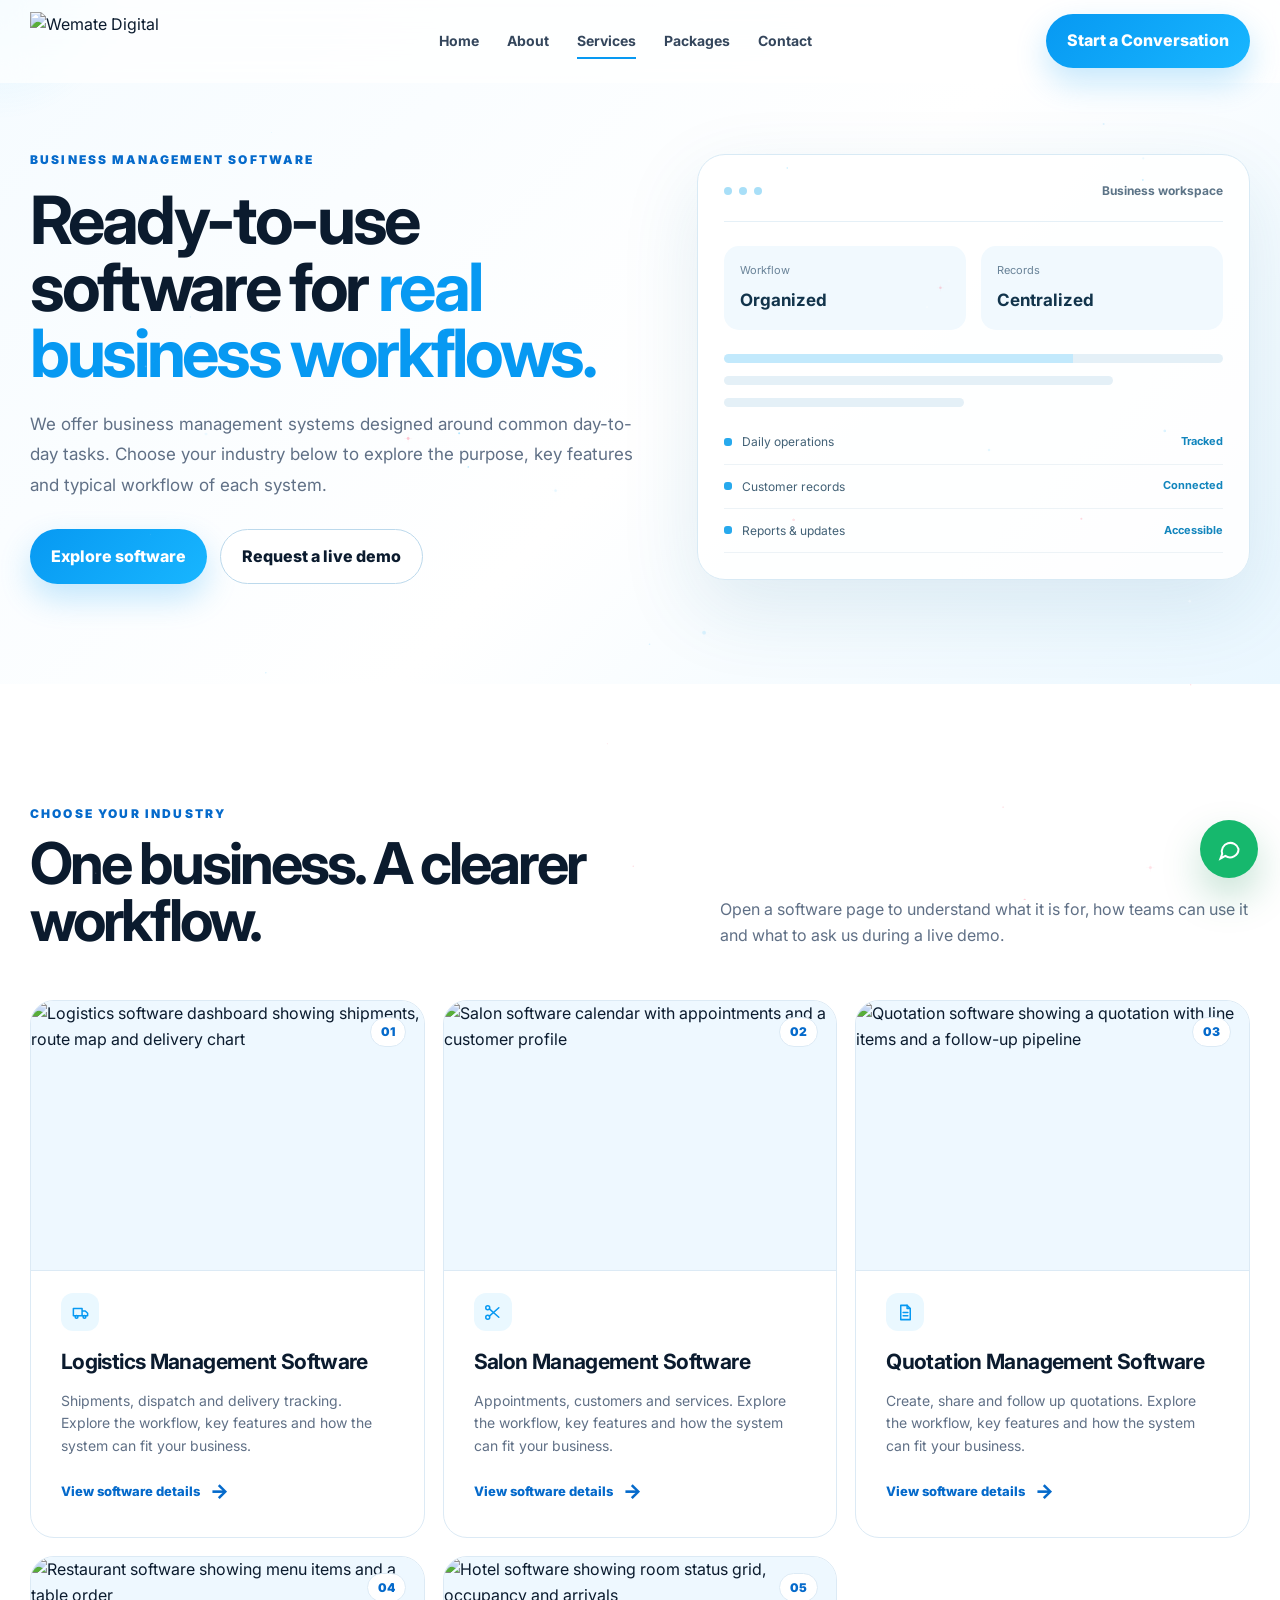
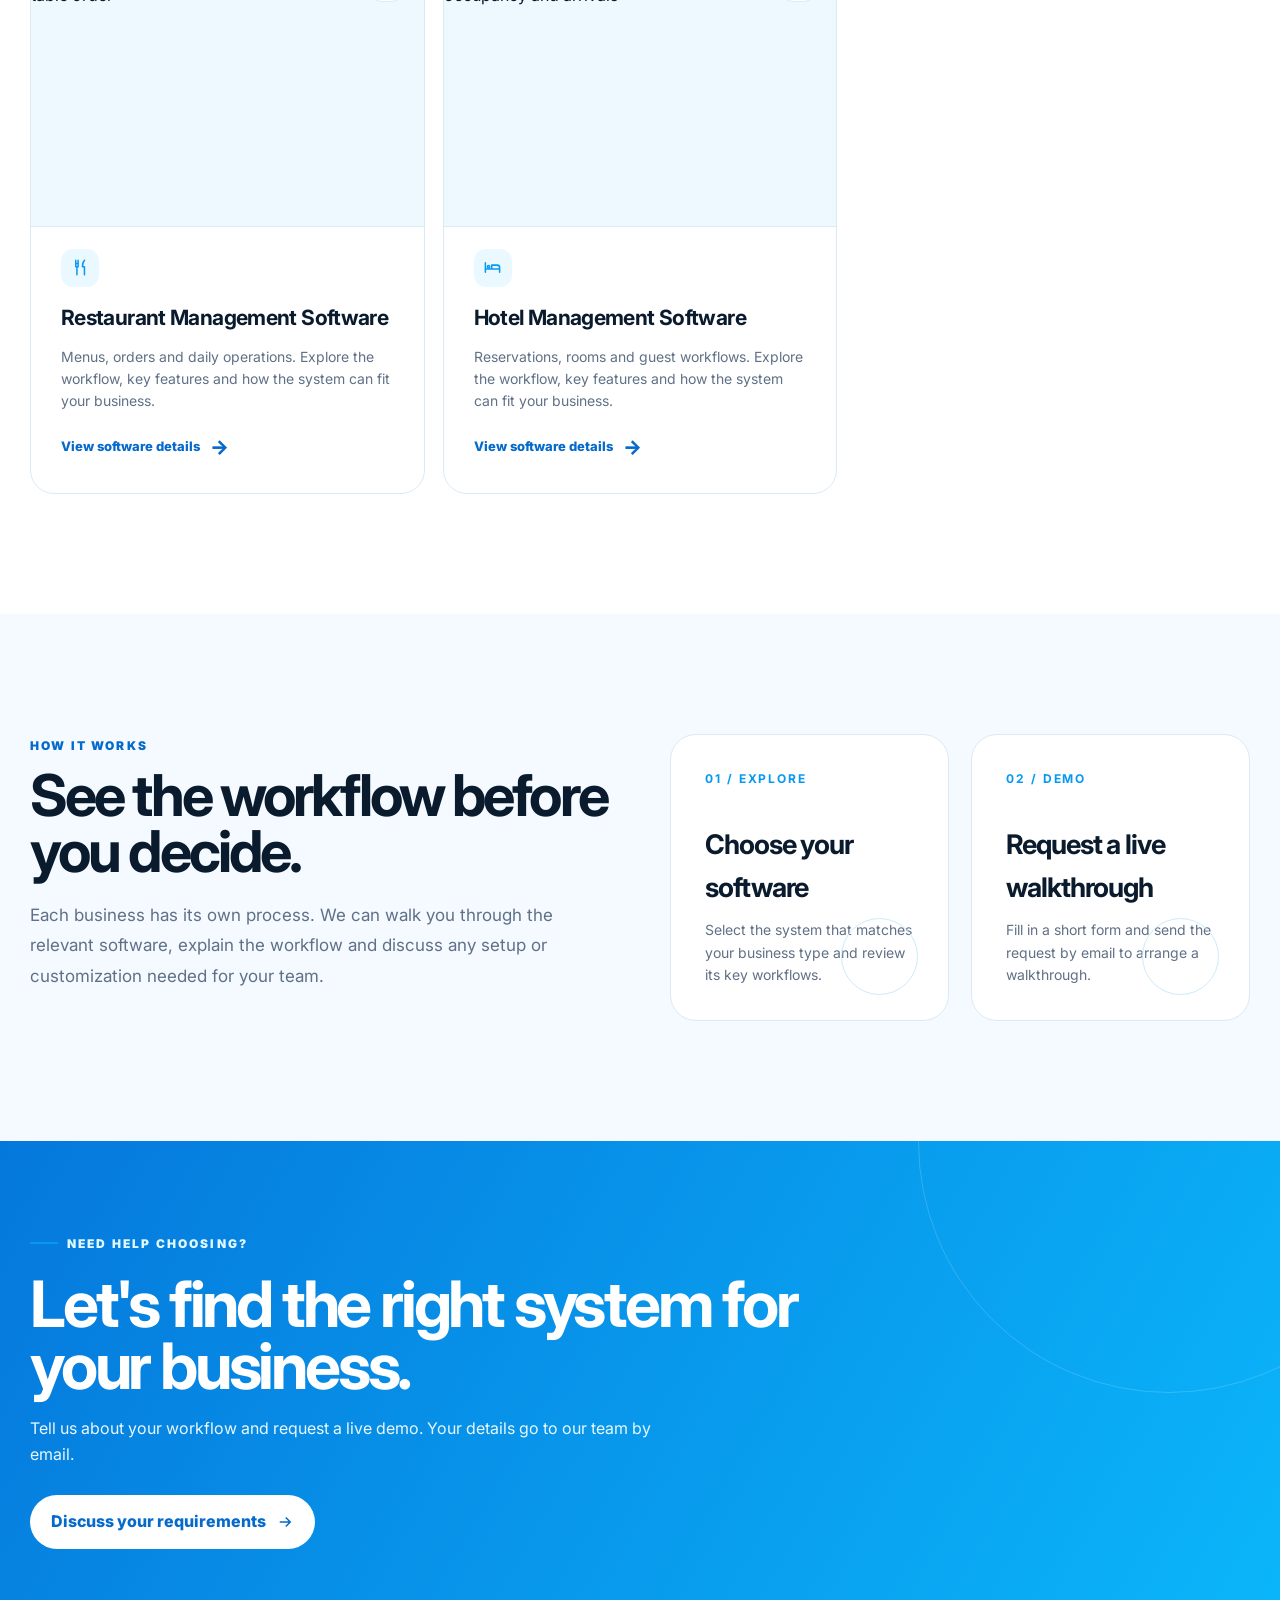
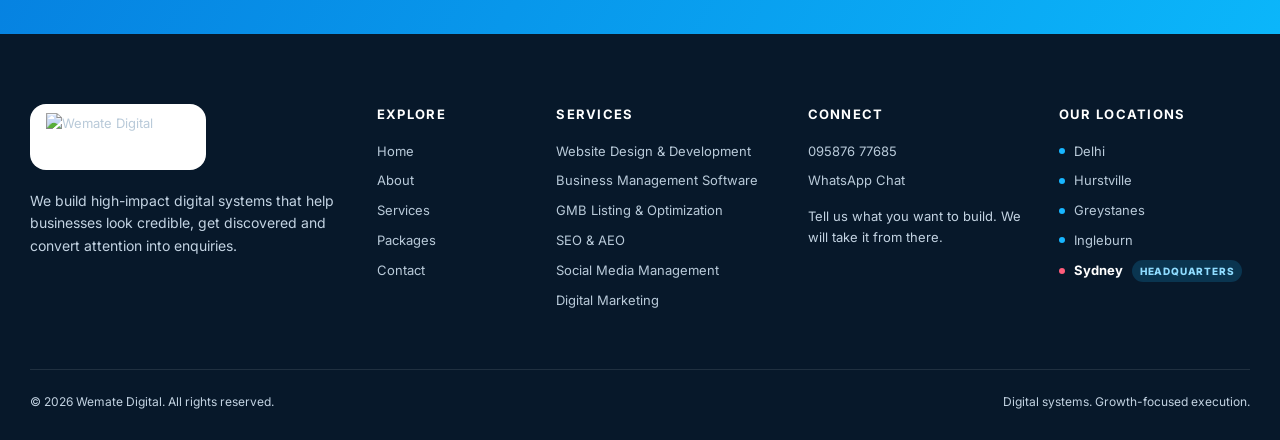
==== business-software.html @ 6be06d24 "Add files via upload" ====
<!doctype html>
<html lang="en">
<head>
<meta charset="utf-8">
<meta name="viewport" content="width=device-width,initial-scale=1">
<title>Business Management Software | Wemate Digital</title>
<meta name="description" content="Explore ready-to-use management software for logistics, salons, quotations, restaurants and hotels.">
<link rel="icon" href="assets/favicon.png" type="image/png">
<link rel="preconnect" href="https://fonts.googleapis.com">
<link rel="preconnect" href="https://fonts.gstatic.com" crossorigin>
<link href="https://fonts.googleapis.com/css2?family=Inter:wght@400;500;600;700;800;900&display=swap" rel="stylesheet">
<link rel="stylesheet" href="styles.css">
</head>
<body>
<div class="cursor-glow"></div>

<header class="site-header">
  <div class="container nav">
    <a class="brand" href="index.html"><img src="assets/wemate-logo.png" alt="Wemate Digital" width="174" height="58"></a>
    <nav class="nav-links"><a href="index.html">Home</a><a href="about.html">About</a><a class="active" href="services.html">Services</a><a href="packages.html">Packages</a><a href="contact.html">Contact</a></nav>
    <a class="nav-cta" href="https://wa.me/919587677685?text=Hello%20Wemate%20Digital%2C%20I%20want%20to%20discuss%20a%20project." target="_blank" rel="noopener">Start a Conversation</a>
    <button class="menu-toggle" aria-label="Open menu"><span></span><span></span><span></span></button>
  </div>
</header>

<main>
<section class="software-hero star-surface"><div class="container software-hero-grid"><div class="reveal"><div class="section-kicker">Business Management Software</div><h1>Ready-to-use software for <span>real business workflows.</span></h1><p class="software-lead">We offer business management systems designed around common day-to-day tasks. Choose your industry below to explore the purpose, key features and typical workflow of each system.</p><div class="actions"><a class="btn btn-primary" href="#software-options">Explore software</a><button type="button" class="btn btn-outline" data-demo="">Request a live demo</button></div></div><div class="software-hero-panel reveal"><div class="panel-top"><span></span><span></span><span></span><b>Business workspace</b></div><div class="panel-stat-row"><div><small>Workflow</small><strong>Organized</strong></div><div><small>Records</small><strong>Centralized</strong></div></div><div class="panel-line wide"></div><div class="panel-line"></div><div class="panel-line short"></div><div class="panel-list"><i></i><span>Daily operations</span><b>Tracked</b></div><div class="panel-list"><i></i><span>Customer records</span><b>Connected</b></div><div class="panel-list"><i></i><span>Reports &amp; updates</span><b>Accessible</b></div></div></div></section>
<section class="section" id="software-options"><div class="container"><div class="section-head reveal"><div><div class="section-kicker">Choose your industry</div><h2>One business. A clearer workflow.</h2></div><p class="section-intro">Open a software page to understand what it is for, how teams can use it and what to ask us during a live demo.</p></div><div class="service-grid"><a class="service-card reveal software-product-card" href="logistics-software.html"><span class="num">01</span><div class="sw-thumb"><img src="assets/software/logistics.svg" alt="Logistics software dashboard showing shipments, route map and delivery chart" loading="lazy" width="640" height="440"></div><div class="sw-ico"><svg viewBox="0 0 24 24"><path d="M3 7h11v9H3zM14 10h4l3 3v3h-7z"/><circle cx="7" cy="17.5" r="1.8"/><circle cx="17" cy="17.5" r="1.8"/></svg></div><h3>Logistics Management Software</h3><p>Shipments, dispatch and delivery tracking. Explore the workflow, key features and how the system can fit your business.</p><span class="software-card-link">View software details <span aria-hidden="true">→</span></span></a><a class="service-card reveal software-product-card" href="salon-software.html"><span class="num">02</span><div class="sw-thumb"><img src="assets/software/salon.svg" alt="Salon software calendar with appointments and a customer profile" loading="lazy" width="640" height="440"></div><div class="sw-ico"><svg viewBox="0 0 24 24"><circle cx="6" cy="6" r="2.5"/><circle cx="6" cy="18" r="2.5"/><path d="M8 7.5 20 18M8 16.5 20 6"/></svg></div><h3>Salon Management Software</h3><p>Appointments, customers and services. Explore the workflow, key features and how the system can fit your business.</p><span class="software-card-link">View software details <span aria-hidden="true">→</span></span></a><a class="service-card reveal software-product-card" href="quotation-software.html"><span class="num">03</span><div class="sw-thumb"><img src="assets/software/quotation.svg" alt="Quotation software showing a quotation with line items and a follow-up pipeline" loading="lazy" width="640" height="440"></div><div class="sw-ico"><svg viewBox="0 0 24 24"><path d="M6 3h8l4 4v14H6z"/><path d="M14 3v4h4M9 12h6M9 16h6"/></svg></div><h3>Quotation Management Software</h3><p>Create, share and follow up quotations. Explore the workflow, key features and how the system can fit your business.</p><span class="software-card-link">View software details <span aria-hidden="true">→</span></span></a><a class="service-card reveal software-product-card" href="restaurant-software.html"><span class="num">04</span><div class="sw-thumb"><img src="assets/software/restaurant.svg" alt="Restaurant software showing menu items and a table order" loading="lazy" width="640" height="440"></div><div class="sw-ico"><svg viewBox="0 0 24 24"><path d="M6 3v8M9 3v8M6 7h3M7.5 11v10M17 3c-2 2-2.5 5-2.5 8h2.5v10"/></svg></div><h3>Restaurant Management Software</h3><p>Menus, orders and daily operations. Explore the workflow, key features and how the system can fit your business.</p><span class="software-card-link">View software details <span aria-hidden="true">→</span></span></a><a class="service-card reveal software-product-card" href="hotel-software.html"><span class="num">05</span><div class="sw-thumb"><img src="assets/software/hotel.svg" alt="Hotel software showing room status grid, occupancy and arrivals" loading="lazy" width="640" height="440"></div><div class="sw-ico"><svg viewBox="0 0 24 24"><path d="M3 18V6M3 14h18v4M21 14v-2a3 3 0 0 0-3-3h-7v5"/><circle cx="7" cy="11" r="1.5"/></svg></div><h3>Hotel Management Software</h3><p>Reservations, rooms and guest workflows. Explore the workflow, key features and how the system can fit your business.</p><span class="software-card-link">View software details <span aria-hidden="true">→</span></span></a></div></div></section>
<section class="section section-soft"><div class="container split"><div class="reveal"><div class="section-kicker">How it works</div><h2>See the workflow before you decide.</h2><p class="software-lead">Each business has its own process. We can walk you through the relevant software, explain the workflow and discuss any setup or customization needed for your team.</p></div><div class="process"><article class="process-card reveal"><strong>01 / EXPLORE</strong><h3>Choose your software</h3><p>Select the system that matches your business type and review its key workflows.</p></article><article class="process-card reveal"><strong>02 / DEMO</strong><h3>Request a live walkthrough</h3><p>Fill in a short form and send the request by email to arrange a walkthrough.</p></article></div></div></section>
<section class="cta-band"><div class="container"><div class="eyebrow" style="color:#dff7ff">Need help choosing?</div><h2>Let's find the right system for your business.</h2><p>Tell us about your workflow and request a live demo. Your details go to our team by email.</p><button type="button" class="btn btn-white" data-demo="Not sure - need help choosing">Discuss your requirements <svg viewBox="0 0 24 24"><path d="M5 12h13M13 6l6 6-6 6"/></svg></button></div></section>
</main>

<footer class="footer">
  <div class="container">
    <div class="footer-grid">
      <div>
        <a class="brand" href="index.html"><img src="assets/wemate-logo.png" alt="Wemate Digital" width="144" height="48"></a>
        <p style="margin-top:20px;max-width:340px;font-size:14px">We build high-impact digital systems that help businesses look credible, get discovered and convert attention into enquiries.</p>
      </div>
      <div>
        <h4>Explore</h4>
        <a href="index.html">Home</a><a href="about.html">About</a><a href="services.html">Services</a><a href="packages.html">Packages</a><a href="contact.html">Contact</a>
      </div>
      <div>
        <h4>Services</h4>
        <a href="services.html#web">Website Design &amp; Development</a>
        <a href="business-software.html">Business Management Software</a>
        <a href="services.html#gbp">GMB Listing &amp; Optimization</a>
        <a href="services.html#seo">SEO &amp; AEO</a>
        <a href="services.html#social">Social Media Management</a>
        <a href="services.html#marketing">Digital Marketing</a>
      </div>
      <div>
        <h4>Connect</h4>
        <a href="tel:+919587677685">095876 77685</a>
        <a href="https://wa.me/919587677685?text=Hello%20Wemate%20Digital" target="_blank" rel="noopener">WhatsApp Chat</a>
        <p style="font-size:13px;margin-top:15px">Tell us what you want to build. We will take it from there.</p>
      </div>
      <div>
        <h4>Our Locations</h4>
        <ul class="loc-list"><li>Delhi</li><li>Hurstville</li><li>Greystanes</li><li>Ingleburn</li><li class="hq">Sydney <em>Headquarters</em></li></ul>
      </div>
    </div>
    <div class="footer-bottom"><span>© 2026 Wemate Digital. All rights reserved.</span><span>Digital systems. Growth-focused execution.</span></div>
  </div>
</footer>
<a class="floating-wa" href="https://wa.me/919587677685?text=Hello%20Wemate%20Digital%2C%20I%20want%20to%20ask%20about%20business%20software." target="_blank" rel="noopener" aria-label="Chat on WhatsApp"><svg viewBox="0 0 24 24"><path d="M20 11.5a7.5 7.5 0 0 1-11.7 6.2L4 20l1.5-4.1A7.5 7.5 0 1 1 20 11.5Z"/></svg></a>
<div class="toast" id="toast" role="status"></div>
<div class="modal" id="demoModal" aria-hidden="true" role="dialog" aria-modal="true" aria-labelledby="demoTitle">
 <div class="modal-box">
  <button class="modal-close" type="button" aria-label="Close" data-close>×</button>
  <div id="demoFormWrap">
   <div class="section-kicker">Live demo request</div>
   <h3 id="demoTitle">Tell us where to reach you</h3>
   <p>Fill in your details first. Your email app will then open with the request ready to send to our team.</p>
   <form id="demoForm">
    <div class="form-grid">
     <div class="field"><label for="d-name">Your name</label><input id="d-name" name="name" required placeholder="Your name" autocomplete="name"></div>
     <div class="field"><label for="d-phone">Phone</label><input id="d-phone" name="phone" type="tel" required placeholder="Phone number" autocomplete="tel"></div>
     <div class="field"><label for="d-email">Email</label><input id="d-email" name="email" type="email" required placeholder="you@example.com" autocomplete="email"></div>
     <div class="field"><label for="d-biz">Business name</label><input id="d-biz" name="business" placeholder="Optional" autocomplete="organization"></div>
     <div class="field full"><label for="d-sw">Software</label><select id="d-sw" name="software" required><option value="">Select software</option><option>Logistics Management Software</option><option>Salon Management Software</option><option>Quotation Management Software</option><option>Restaurant Management Software</option><option>Hotel Management Software</option><option>Not sure - need help choosing</option></select></div>
     <div class="field full"><label for="d-msg">Message</label><textarea id="d-msg" name="message" placeholder="Anything we should know before the demo? (optional)"></textarea></div>
    </div>
    <button class="btn btn-primary" type="submit">Continue to email <svg viewBox="0 0 24 24"><path d="M5 12h13M13 6l6 6-6 6"/></svg></button>
    <p class="modal-privacy">We only use these details to arrange your demo.</p>
   </form>
  </div>
  <div id="demoDone" hidden>
   <div class="done-icon"><svg viewBox="0 0 24 24"><path d="m5 12 4 4L19 6"/></svg></div>
   <h3>Your email is ready to send</h3>
   <p>Your email app should have opened with the request filled in. Press send there to complete it. If nothing opened, use one of the options below.</p>
   <div class="done-actions">
    <a class="btn btn-primary" id="demoGmail" href="#" target="_blank" rel="noopener">Open in Gmail <svg viewBox="0 0 24 24"><path d="M5 12h13M13 6l6 6-6 6"/></svg></a>
    <button class="btn btn-outline" type="button" id="demoCopy">Copy details</button>
    <button class="btn btn-outline" type="button" id="demoAgain">Edit my details</button>
   </div>
  </div>
 </div>
</div>
<script src="script.js"></script>
</body>
</html>
---- styles.css ----
:root{
  --blue:#0799f2;--blue-2:#18b6ff;--blue-dark:#056acb;--ink:#0b1b2e;--muted:#607086;
  --line:#dceaf5;--soft:#f4faff;--white:#fff;--shadow:0 24px 70px rgba(9,104,178,.13);
  --radius:24px;--max:1220px;
}
*{box-sizing:border-box;margin:0;padding:0}
html{scroll-behavior:smooth}
body{font-family:Inter,ui-sans-serif,system-ui,-apple-system,BlinkMacSystemFont,"Segoe UI",sans-serif;color:var(--ink);background:#fff;overflow-x:hidden;line-height:1.6}
#starfield{position:fixed;inset:0;width:100%;height:100%;pointer-events:none;z-index:2;opacity:.72}
.site-header,.floating-wa,.toast{z-index:1200}
main,footer{position:relative;z-index:1}
a{text-decoration:none;color:inherit}
button,input,textarea,select{font:inherit}
button{cursor:pointer}
img{max-width:100%;display:block}
:focus-visible{outline:3px solid rgba(7,153,242,.45);outline-offset:3px}
.container{width:min(calc(100% - 40px),var(--max));margin:auto}

/* Header */
.site-header{position:fixed;top:0;left:0;right:0;z-index:1000;transition:.35s ease;background:rgba(255,255,255,.72);backdrop-filter:blur(16px);border-bottom:1px solid transparent}
.site-header.scrolled{background:rgba(255,255,255,.94);border-color:var(--line);box-shadow:0 8px 30px rgba(12,66,104,.06)}
.nav{height:82px;display:flex;align-items:center;justify-content:space-between;gap:30px}
.brand{display:inline-flex;align-items:center}
.brand img{height:58px;width:auto}
.nav-links{display:flex;align-items:center;gap:28px;font-size:14px;font-weight:700;color:#34465c}
.nav-links a{position:relative;padding:7px 0}
.nav-links a:after{content:"";position:absolute;left:0;bottom:0;width:0;height:2px;background:var(--blue);transition:.3s}
.nav-links a:hover:after,.nav-links a.active:after{width:100%}
.nav-cta,.btn{display:inline-flex;align-items:center;justify-content:center;gap:10px;border:0;border-radius:999px;padding:14px 21px;font-weight:800;transition:.3s ease}
.btn svg{width:18px;height:18px;stroke:currentColor;fill:none;stroke-width:2}
.nav-cta,.btn-primary{background:linear-gradient(135deg,var(--blue),var(--blue-2));color:#fff;box-shadow:0 14px 32px rgba(7,153,242,.24)}
.nav-cta:hover,.btn-primary:hover{transform:translateY(-3px);box-shadow:0 18px 38px rgba(7,153,242,.32)}
.btn-outline{border:1px solid #bcd9ec;background:#fff;color:var(--ink)}
.btn-outline:hover{border-color:var(--blue);color:var(--blue);transform:translateY(-3px)}
.menu-toggle{display:none;border:0;background:transparent;width:44px;height:44px;border-radius:12px}
.menu-toggle span{display:block;width:23px;height:2px;background:var(--ink);margin:5px auto}

/* Hero */
.hero{min-height:930px;display:flex;align-items:center;position:relative;overflow:hidden;padding:145px 0 100px;background:radial-gradient(circle at 84% 28%,rgba(24,182,255,.20),transparent 27%),radial-gradient(circle at 8% 75%,rgba(7,153,242,.08),transparent 28%),linear-gradient(180deg,#fff 0%,#f7fcff 100%)}
.hero-grid{display:grid;grid-template-columns:1.04fr .96fr;gap:60px;align-items:center}
.eyebrow{display:inline-flex;align-items:center;gap:9px;color:var(--blue-dark);font-size:12px;font-weight:900;letter-spacing:.18em;text-transform:uppercase;margin-bottom:20px}
.eyebrow:before{content:"";width:28px;height:2px;background:var(--blue)}
h1{font-size:clamp(52px,6.2vw,94px);line-height:.94;letter-spacing:-.055em;max-width:900px}
.hero h1 span{color:var(--blue)}
.hero-copy{font-size:19px;color:var(--muted);max-width:650px;margin:30px 0 34px}
.actions{display:flex;flex-wrap:wrap;gap:13px}
.hero-meta{display:flex;gap:28px;flex-wrap:wrap;margin-top:44px}
.metric strong{font-size:29px;letter-spacing:-.04em}
.metric span{display:block;font-size:12px;color:var(--muted);font-weight:700;text-transform:uppercase;letter-spacing:.1em}
.hero-art{position:relative;min-height:560px}
.glow-orb{position:absolute;width:470px;height:470px;right:4%;top:40px;border-radius:50%;background:radial-gradient(circle,rgba(24,182,255,.26),rgba(7,153,242,.06) 48%,transparent 70%);animation:pulse 5s ease-in-out infinite}
.arch-card{position:absolute;inset:70px 0 30px 55px;border:1px solid rgba(7,153,242,.22);border-radius:42px;background:rgba(255,255,255,.76);box-shadow:var(--shadow);transform:rotate(3deg);backdrop-filter:blur(12px);overflow:hidden}
.arch-card:before,.arch-card:after{content:"";position:absolute;border:1px solid rgba(7,153,242,.18);border-radius:50%;width:360px;height:360px;left:50%;top:50%;transform:translate(-50%,-50%)}
.arch-card:after{width:220px;height:220px}
.grid-lines{position:absolute;inset:0;background-image:linear-gradient(rgba(7,153,242,.08) 1px,transparent 1px),linear-gradient(90deg,rgba(7,153,242,.08) 1px,transparent 1px);background-size:36px 36px;mask-image:linear-gradient(to bottom,transparent,black 15%,black 85%,transparent)}
.orbit{position:absolute;left:50%;top:50%;width:320px;height:320px;border:1px solid rgba(7,153,242,.25);border-radius:50%;transform:translate(-50%,-50%);animation:spin 18s linear infinite}
.orbit i{position:absolute;width:14px;height:14px;border-radius:50%;background:var(--blue);box-shadow:0 0 22px rgba(7,153,242,.6);top:-7px;left:50%}
.center-mark{position:absolute;left:50%;top:50%;transform:translate(-50%,-50%);width:125px;height:125px;border-radius:34px;background:linear-gradient(145deg,#fff,#e8f7ff);border:1px solid #c9e7f7;display:grid;place-items:center;box-shadow:0 25px 55px rgba(7,153,242,.18)}
.center-mark svg{width:62px;height:62px;stroke:var(--blue);fill:none;stroke-width:1.8}
.floating-card{position:absolute;padding:16px 18px;background:#fff;border:1px solid var(--line);border-radius:18px;box-shadow:0 18px 50px rgba(12,66,104,.12);font-size:12px;font-weight:900;letter-spacing:.05em}
.floating-card.one{top:35px;left:5px;animation:float 4s ease-in-out infinite}
.floating-card.two{right:0;bottom:82px;animation:float 4.5s ease-in-out infinite .4s}
.floating-card.three{left:40px;bottom:10px;animation:float 4.2s ease-in-out infinite .8s}

/* Sections */
.section{padding:120px 0}
.section-soft{background:var(--soft)}
.section-head{display:flex;justify-content:space-between;align-items:end;gap:30px;margin-bottom:52px}
.section-kicker{color:var(--blue-dark);font-size:12px;font-weight:900;letter-spacing:.18em;text-transform:uppercase}
.section h2{font-size:clamp(38px,4.5vw,64px);line-height:.98;letter-spacing:-.05em;margin-top:12px}
.section-intro{max-width:530px;color:var(--muted)}
.ticker{overflow:hidden;border-top:1px solid var(--line);border-bottom:1px solid var(--line);background:#fff;white-space:nowrap}
.ticker-track{display:inline-flex;min-width:max-content;gap:55px;padding:21px 0;animation:ticker 28s linear infinite}
.ticker-item{font-size:12px;font-weight:900;letter-spacing:.14em;text-transform:uppercase;color:#4d6278}
.ticker-item:before{content:"";display:inline-block;width:7px;height:7px;border-radius:50%;background:var(--blue);margin-right:14px;vertical-align:1px}
.service-grid{display:grid;grid-template-columns:repeat(3,1fr);gap:18px}
.service-card{position:relative;padding:30px;border:1px solid var(--line);border-radius:var(--radius);background:#fff;min-height:280px;overflow:hidden;transition:.4s ease}
.service-card:hover{transform:translateY(-9px);border-color:#a7dcf7;box-shadow:var(--shadow)}
.icon-box{width:52px;height:52px;border-radius:16px;background:#eaf8ff;color:var(--blue);display:grid;place-items:center;margin-bottom:25px}
.icon-box svg{width:25px;height:25px;stroke:currentColor;fill:none;stroke-width:1.8}
.service-card h3{font-size:23px;letter-spacing:-.03em;margin-bottom:11px}
.service-card p{color:var(--muted);font-size:14px}
.service-card .num{position:absolute;right:22px;top:20px;color:#d7eaf5;font-size:12px;font-weight:900}
.reveal{opacity:0;transform:translateY(35px);transition:opacity .8s ease,transform .8s ease}
.reveal.show{opacity:1;transform:none}
.marquee-note{display:flex;align-items:center;justify-content:center;gap:12px;color:var(--muted);font-size:13px;margin-top:28px}
.marquee-note span{width:8px;height:8px;border-radius:50%;background:#21c17a;box-shadow:0 0 0 6px rgba(33,193,122,.10)}
.process{display:grid;grid-template-columns:1fr 1fr;gap:22px}
.process-card{padding:34px;border-radius:26px;background:#fff;border:1px solid var(--line);position:relative;min-height:230px}
.process-card strong{display:block;color:var(--blue);font-size:12px;letter-spacing:.16em;margin-bottom:35px}
.process-card h3{font-size:27px;letter-spacing:-.04em;margin-bottom:10px}
.process-card p{color:var(--muted);font-size:14px;max-width:450px}
.process-card:after{content:"";position:absolute;right:30px;bottom:25px;width:75px;height:75px;border-radius:50%;border:1px solid #cceafa}
.split{display:grid;grid-template-columns:1fr 1fr;gap:60px;align-items:center}
.visual-panel{min-height:520px;border-radius:34px;background:linear-gradient(145deg,#f7fdff,#e7f7ff);border:1px solid var(--line);position:relative;overflow:hidden;box-shadow:var(--shadow)}
.visual-panel .line{position:absolute;background:#b9e5fa}
.visual-panel .line.h{height:1px;left:10%;right:10%}
.visual-panel .line.v{width:1px;top:10%;bottom:10%}
.visual-panel .h1{top:28%}.visual-panel .h2{top:54%}.visual-panel .v1{left:33%}.visual-panel .v2{left:68%}
.node{position:absolute;width:110px;height:110px;border-radius:28px;background:#fff;border:1px solid #bfe4f7;box-shadow:0 18px 45px rgba(7,153,242,.13);display:grid;place-items:center;color:var(--blue);animation:float 4s ease-in-out infinite}
.node svg{width:38px;height:38px;stroke:currentColor;fill:none;stroke-width:1.6}
.node.a{left:17%;top:18%}.node.b{right:17%;top:38%;animation-delay:.5s}.node.c{left:28%;bottom:14%;animation-delay:1s}
.connector{position:absolute;height:1px;background:linear-gradient(90deg,transparent,var(--blue),transparent);transform-origin:left center}
.connector.one{width:250px;left:27%;top:34%;transform:rotate(20deg)}
.connector.two{width:190px;left:36%;top:66%;transform:rotate(-24deg)}
.quote-box{padding:35px;border-radius:28px;background:var(--ink);color:#fff;position:relative;overflow:hidden}
.quote-box:before{content:"";position:absolute;width:280px;height:280px;border-radius:50%;right:-120px;top:-130px;background:rgba(24,182,255,.18)}
.quote-box p{font-size:22px;line-height:1.35;position:relative}
.quote-box small{display:block;color:#b7c8d9;margin-top:20px}
.cta-band{padding:85px 0;background:linear-gradient(120deg,#0578dc,#0bb6fa);color:#fff;position:relative;overflow:hidden}
.cta-band:after{content:"";position:absolute;width:500px;height:500px;border:1px solid rgba(255,255,255,.17);border-radius:50%;right:-140px;top:-250px;pointer-events:none}
.cta-band h2{font-size:clamp(40px,5vw,70px);line-height:.96;letter-spacing:-.05em;max-width:820px}
.cta-band p{max-width:630px;margin:20px 0 28px;color:#e8f8ff}
.btn-white{background:#fff;color:var(--blue-dark)}
.btn-white:hover{transform:translateY(-3px);box-shadow:0 18px 35px rgba(0,0,0,.12)}
.page-hero{padding:175px 0 95px;background:linear-gradient(180deg,#f4fbff,#fff);border-bottom:1px solid var(--line)}
.page-hero h1{font-size:clamp(48px,7vw,86px);max-width:850px}
.page-hero p{max-width:690px;color:var(--muted);font-size:18px;margin-top:24px}
.about-grid{display:grid;grid-template-columns:1.1fr .9fr;gap:70px;align-items:start}
.big-number{font-size:clamp(75px,10vw,150px);font-weight:900;line-height:.8;letter-spacing:-.08em;color:#dff4ff}
.timeline{border-left:1px solid #bcdff2;padding-left:30px;display:grid;gap:28px}
.timeline-item{position:relative}
.timeline-item:before{content:"";position:absolute;width:10px;height:10px;border-radius:50%;background:var(--blue);left:-36px;top:8px;box-shadow:0 0 0 7px #e7f7ff}
.timeline-item h3{font-size:21px;margin-bottom:6px}.timeline-item p{color:var(--muted);font-size:14px}
.packages{display:grid;grid-template-columns:repeat(3,1fr);gap:18px}
.package{border:1px solid var(--line);border-radius:28px;padding:34px;background:#fff;transition:.4s;position:relative;overflow:hidden}
.package.featured{border-color:#7bd0f8;box-shadow:0 22px 65px rgba(7,153,242,.13)}
.package:hover{transform:translateY(-8px)}
.package-tag{display:inline-flex;padding:7px 10px;border-radius:999px;background:#eaf8ff;color:var(--blue-dark);font-size:10px;font-weight:900;letter-spacing:.12em;text-transform:uppercase}
.package h3{font-size:31px;margin:22px 0 9px;letter-spacing:-.04em}
.package p{color:var(--muted);font-size:14px;min-height:50px}
.package ul{list-style:none;margin:25px 0;display:grid;gap:13px}
.package li{display:flex;gap:10px;align-items:flex-start;font-size:14px}
.package li svg{width:17px;height:17px;stroke:var(--blue);fill:none;stroke-width:2;flex:none;margin-top:3px}
.contact-grid{display:grid;grid-template-columns:.8fr 1.2fr;gap:24px}
.contact-card{padding:34px;border:1px solid var(--line);border-radius:28px;background:#fff}
.contact-card h3{font-size:28px;margin-bottom:10px}.contact-card p{color:var(--muted);font-size:14px}
.contact-item{display:flex;gap:15px;align-items:center;margin-top:24px}
.contact-item .icon-box{margin:0;width:45px;height:45px;flex:none}
.contact-item strong{display:block;font-size:14px}.contact-item span{display:block;color:var(--muted);font-size:13px}
.form-grid{display:grid;grid-template-columns:1fr 1fr;gap:15px}
.field{display:grid;gap:8px;margin-bottom:15px}
.field.full{grid-column:1/-1}
.field label{font-size:12px;font-weight:900;letter-spacing:.08em;text-transform:uppercase;color:#43566d}
.field input,.field textarea,.field select{width:100%;border:1px solid #cfe2ef;border-radius:14px;padding:14px 15px;outline:0;background:#fbfdff;color:var(--ink);transition:.25s}
.field textarea{min-height:150px;resize:vertical}
.field input:focus,.field textarea:focus,.field select:focus{border-color:var(--blue);box-shadow:0 0 0 4px rgba(7,153,242,.08)}

/* Footer */
.footer{padding:70px 0 28px;background:#07182a;color:#c3d3e2}
.footer-grid{display:grid;grid-template-columns:1.3fr .6fr .9fr .9fr .8fr;gap:36px}
.footer .brand{background:#fff;border-radius:16px;padding:9px 16px}
.footer .brand img{height:48px;width:auto}
.footer h4{color:#fff;margin-bottom:16px;font-size:13px;letter-spacing:.1em;text-transform:uppercase}
.footer a{font-size:13px;display:block;margin:9px 0;color:#b9cad9}
.footer a.brand{display:inline-flex;margin:0}
.footer a:hover{color:#fff}
.loc-list{list-style:none;display:grid;gap:9px}
.loc-list li{font-size:13px;color:#b9cad9;display:flex;align-items:center;gap:9px}
.loc-list li:before{content:"";width:6px;height:6px;border-radius:50%;background:var(--blue-2);flex:none}
.loc-list li.hq{color:#fff;font-weight:700}
.loc-list li.hq:before{background:#ff5c7a}
.loc-list em{font-style:normal;font-size:10px;font-weight:800;letter-spacing:.08em;text-transform:uppercase;background:rgba(24,182,255,.18);color:#8fdcff;padding:3px 8px;border-radius:99px}
.footer-bottom{border-top:1px solid rgba(255,255,255,.1);margin-top:50px;padding-top:22px;font-size:12px;display:flex;justify-content:space-between;gap:20px}
.floating-wa{position:fixed;right:22px;bottom:22px;width:58px;height:58px;border-radius:50%;display:grid;place-items:center;background:#16b86d;color:#fff;box-shadow:0 18px 38px rgba(16,134,80,.25);transition:.3s}
.floating-wa:hover{transform:translateY(-5px) scale(1.04)}
.floating-wa svg{width:27px;height:27px;stroke:#fff;fill:none;stroke-width:1.8}
.cursor-glow{position:fixed;pointer-events:none;width:260px;height:260px;border-radius:50%;background:radial-gradient(circle,rgba(24,182,255,.10),transparent 65%);transform:translate(-50%,-50%);z-index:4}
.toast{position:fixed;right:24px;bottom:95px;background:#0b1b2e;color:#fff;padding:13px 17px;border-radius:13px;font-size:13px;opacity:0;transform:translateY(12px);pointer-events:none;transition:.3s;z-index:1900}
.toast.show{opacity:1;transform:none}

/* Star accents */
.star-surface{position:relative;overflow:hidden}
.star-surface:after{content:"";position:absolute;inset:0;pointer-events:none;background:radial-gradient(circle at 12% 24%,rgba(255,255,255,.95) 0 1px,transparent 1.5px),radial-gradient(circle at 78% 18%,rgba(255,255,255,.8) 0 1px,transparent 1.5px),radial-gradient(circle at 62% 76%,rgba(255,80,110,.72) 0 1px,transparent 1.6px),radial-gradient(circle at 91% 63%,rgba(24,182,255,.65) 0 1px,transparent 1.7px);opacity:.22;animation:starDrift 14s ease-in-out infinite alternate}
@keyframes starDrift{from{transform:translate3d(0,0,0) scale(1)}to{transform:translate3d(-12px,7px,0) scale(1.025)}}
@keyframes ticker{to{transform:translateX(-50%)}}
@keyframes float{50%{transform:translateY(-10px)}}
@keyframes pulse{50%{transform:scale(1.08);opacity:.8}}
@keyframes spin{to{transform:translate(-50%,-50%) rotate(360deg)}}

/* ===== Business software pages ===== */
.software-link-card,.software-product-card{display:block;color:inherit}
.software-card-link{display:inline-flex;gap:10px;align-items:center;margin-top:18px;color:var(--blue-dark);font-size:13px;font-weight:800}
.software-card-link span{font-size:20px;transition:transform .2s ease}
.software-link-card:hover .software-card-link span,.software-product-card:hover .software-card-link span{transform:translateX(5px)}
.sw-ico{width:38px;height:38px;border-radius:12px;background:#eaf8ff;color:var(--blue);display:grid;place-items:center;margin-bottom:14px;flex:none}
.sw-ico svg{width:19px;height:19px;stroke:currentColor;fill:none;stroke-width:1.9;stroke-linecap:round;stroke-linejoin:round}
.sw-thumb{margin:-30px -30px 22px;aspect-ratio:16/11;background:#eef8ff;border-bottom:1px solid var(--line);overflow:hidden}
.sw-thumb img{width:100%;height:100%;object-fit:cover;transition:transform .5s ease}
.software-product-card:hover .sw-thumb img{transform:scale(1.04)}
.software-product-card{min-height:0}
.software-product-card .num{z-index:2;right:18px;top:16px;background:#fff;color:var(--blue-dark);padding:4px 10px;border-radius:99px;border:1px solid var(--line)}
.software-product-card h3{font-size:21px}
.software-hero{position:relative;overflow:hidden;padding:150px 0 100px;background:linear-gradient(135deg,#f5fbff 0%,#fff 55%,#eaf7ff 100%)}
.software-hero-grid{display:grid;grid-template-columns:1.05fr .95fr;gap:56px;align-items:center}
.software-hero h1{font-size:clamp(40px,5.2vw,68px);line-height:1;letter-spacing:-.05em;margin:18px 0 22px;max-width:780px}
.software-hero h1 span{color:var(--blue)}
.software-lead{font-size:17px;line-height:1.8;color:var(--muted);max-width:680px;margin:20px 0 28px}
.software-note{font-size:12px;color:var(--muted);line-height:1.7;margin-top:18px;max-width:600px}
.software-back{display:inline-block;margin-bottom:26px;color:var(--blue-dark);font-size:13px;font-weight:800}
.software-visual{border-radius:26px;border:1px solid #d8eaf5;background:#fff;box-shadow:0 28px 80px rgba(24,105,151,.14);overflow:hidden}
.software-visual img{width:100%;height:auto}
.software-hero-panel{border:1px solid #d8eaf5;border-radius:28px;background:rgba(255,255,255,.9);padding:26px;box-shadow:0 28px 80px rgba(24,105,151,.12);min-height:350px}
.panel-top{display:flex;align-items:center;gap:7px;padding-bottom:20px;border-bottom:1px solid #e5f0f7;color:#5c7487;font-size:12px}
.panel-top>span{width:8px;height:8px;border-radius:50%;background:#a8dff8}.panel-top b{margin-left:auto;font-weight:700}
.panel-stat-row{display:grid;grid-template-columns:1fr 1fr;gap:15px;margin:24px 0}
.panel-stat-row>div{padding:16px;border-radius:15px;background:#f1f9fe}
.panel-stat-row small{display:block;color:#698398;font-size:11px;margin-bottom:8px}
.panel-stat-row strong{font-size:17px;color:#12344b}
.panel-line{height:9px;width:78%;background:#e4f0f7;border-radius:10px;margin:13px 0}
.panel-line.wide{width:100%;background:linear-gradient(90deg,#c2e9fc 70%,#e4f0f7 70%)}.panel-line.short{width:48%}
.panel-list{display:flex;align-items:center;gap:10px;padding:12px 0;border-bottom:1px solid #edf3f7;font-size:12px;color:#426176}
.panel-list i{width:8px;height:8px;border-radius:3px;background:#27a9ed}.panel-list b{margin-left:auto;color:#1285bd;font-size:11px}
.software-feature-layout{display:grid;grid-template-columns:.8fr 1.2fr;gap:45px;align-items:start}
.software-feature-intro{padding:32px;border-radius:24px;background:#f1f9fe;border:1px solid #dceef8}
.software-feature-intro h3{font-size:27px;line-height:1.15;letter-spacing:-.035em;margin-bottom:14px}
.software-feature-intro p{color:var(--muted);font-size:14px;line-height:1.8}
.text-link{display:inline-block;margin-top:22px;color:var(--blue-dark);font-weight:800;font-size:13px;background:none;border:0;padding:0}
.text-link:hover{text-decoration:underline}
.software-feature-list{list-style:none;display:grid;grid-template-columns:1fr 1fr;gap:14px}
.software-feature-list li{display:flex;gap:12px;align-items:flex-start;border:1px solid var(--line);border-radius:17px;padding:20px;background:#fff;font-size:14px;line-height:1.6}
.feature-check{flex:0 0 23px;width:23px;height:23px;display:grid;place-items:center;background:#e5f7ff;color:#078acb;border-radius:50%;font-weight:900;font-size:12px}
.dark-note{color:#d6eaf5}
.related-grid{display:grid;grid-template-columns:repeat(4,1fr);gap:14px}
.related-card{display:flex;gap:14px;align-items:center;padding:16px;border:1px solid var(--line);border-radius:18px;background:#fff;font-weight:800;font-size:14px;line-height:1.3;transition:.3s}
.related-card .sw-ico{margin:0}
.related-card:hover{border-color:#a7dcf7;transform:translateY(-4px);box-shadow:var(--shadow)}
.mini-links{display:flex;flex-wrap:wrap;gap:8px;margin-top:18px}
.mini-links a{font-size:12px;font-weight:800;padding:7px 12px;border-radius:999px;background:#eaf8ff;color:var(--blue-dark);transition:.25s}
.mini-links a:hover{background:var(--blue);color:#fff}

/* ===== Live demo modal ===== */
.modal{position:fixed;inset:0;z-index:1600;display:none;align-items:center;justify-content:center;padding:20px;background:rgba(7,24,42,.62);backdrop-filter:blur(6px)}
.modal.open{display:flex;animation:fadeIn .25s ease}
.modal-box{position:relative;width:min(100%,620px);max-height:calc(100vh - 40px);overflow:auto;background:#fff;border-radius:26px;padding:34px;box-shadow:0 40px 100px rgba(0,0,0,.3)}
.modal-box h3{font-size:30px;letter-spacing:-.04em;margin:10px 0 8px;line-height:1.1}
.modal-box>div>p{color:var(--muted);font-size:14px;margin-bottom:22px}
.modal-close{position:absolute;right:16px;top:14px;width:38px;height:38px;border:0;border-radius:50%;background:#eef7fd;color:var(--ink);font-size:22px;line-height:1}
.modal-close:hover{background:#dceefa}
.modal .field{margin-bottom:0}
.modal .form-grid{margin-bottom:18px}
.modal .field textarea{min-height:90px}
.modal .btn{width:100%}
.modal-privacy{font-size:12px;color:var(--muted);margin-top:12px;text-align:center}
.done-icon{width:56px;height:56px;border-radius:50%;background:#e6f9ef;display:grid;place-items:center;margin-bottom:16px}
.done-icon svg{width:28px;height:28px;stroke:#16b86d;fill:none;stroke-width:2.4}
.done-actions{display:grid;gap:10px;margin-top:22px}
body.modal-open{overflow:hidden}
@keyframes fadeIn{from{opacity:0}to{opacity:1}}

/* ===== Responsive ===== */
@media(max-width:1000px){
  .nav-links{position:fixed;left:20px;right:20px;top:90px;background:#fff;border:1px solid var(--line);border-radius:20px;padding:18px;display:none;flex-direction:column;align-items:stretch;box-shadow:var(--shadow)}
  .nav-links.open{display:flex}.nav-cta{display:none}.menu-toggle{display:block}
  .hero{min-height:auto;padding:145px 0 85px}.hero-grid,.split,.about-grid,.contact-grid{grid-template-columns:1fr}
  .hero-art{min-height:520px}.service-grid,.packages{grid-template-columns:1fr 1fr}.footer-grid{grid-template-columns:1fr 1fr}
  .related-grid{grid-template-columns:1fr 1fr}
}
@media(max-width:900px){.software-hero-grid,.software-feature-layout{grid-template-columns:1fr}.software-hero-panel,.software-visual{max-width:650px}}
@media(max-width:680px){
  .container{width:min(calc(100% - 28px),var(--max))}
  .nav{height:72px}.brand img{height:46px}.footer .brand img{height:42px}
  .hero{padding-top:120px}.hero h1{font-size:52px}.hero-copy{font-size:16px}
  .hero-meta{gap:18px}.metric strong{font-size:24px}.hero-art{min-height:400px}.arch-card{inset:35px 5px 25px 15px}.glow-orb{width:330px;height:330px}.orbit{width:220px;height:220px}.center-mark{width:95px;height:95px}.center-mark svg{width:48px;height:48px}
  .floating-card{font-size:9px;padding:11px}.floating-card.one{left:0}.floating-card.two{right:0}.floating-card.three{left:10px}
  .section{padding:82px 0}.section-head{display:block}.section-intro{margin-top:18px}.service-grid,.packages,.process{grid-template-columns:1fr}
  .process-card{min-height:200px}.visual-panel{min-height:390px}.node{width:78px;height:78px;border-radius:20px}.node svg{width:28px;height:28px}
  .connector.one{width:145px}.connector.two{width:120px}
  .page-hero{padding:130px 0 70px}.page-hero h1{font-size:51px}
  .form-grid{grid-template-columns:1fr}.field.full{grid-column:auto}
  .footer-grid{grid-template-columns:1fr}.footer-bottom{display:block}.footer-bottom span{display:block;margin-top:8px}
  .floating-wa{right:15px;bottom:15px}
  .software-hero{padding:125px 0 70px}.software-hero-grid{gap:35px}.software-hero h1{font-size:clamp(37px,11vw,54px)}
  .software-feature-list,.related-grid{grid-template-columns:1fr}.software-hero-panel{padding:18px;border-radius:22px}.software-feature-intro{padding:24px}
  .modal-box{padding:26px 20px}.modal-box h3{font-size:25px}
}
@media(prefers-reduced-motion:reduce){*{animation:none!important;transition:none!important}.reveal{opacity:1;transform:none}}
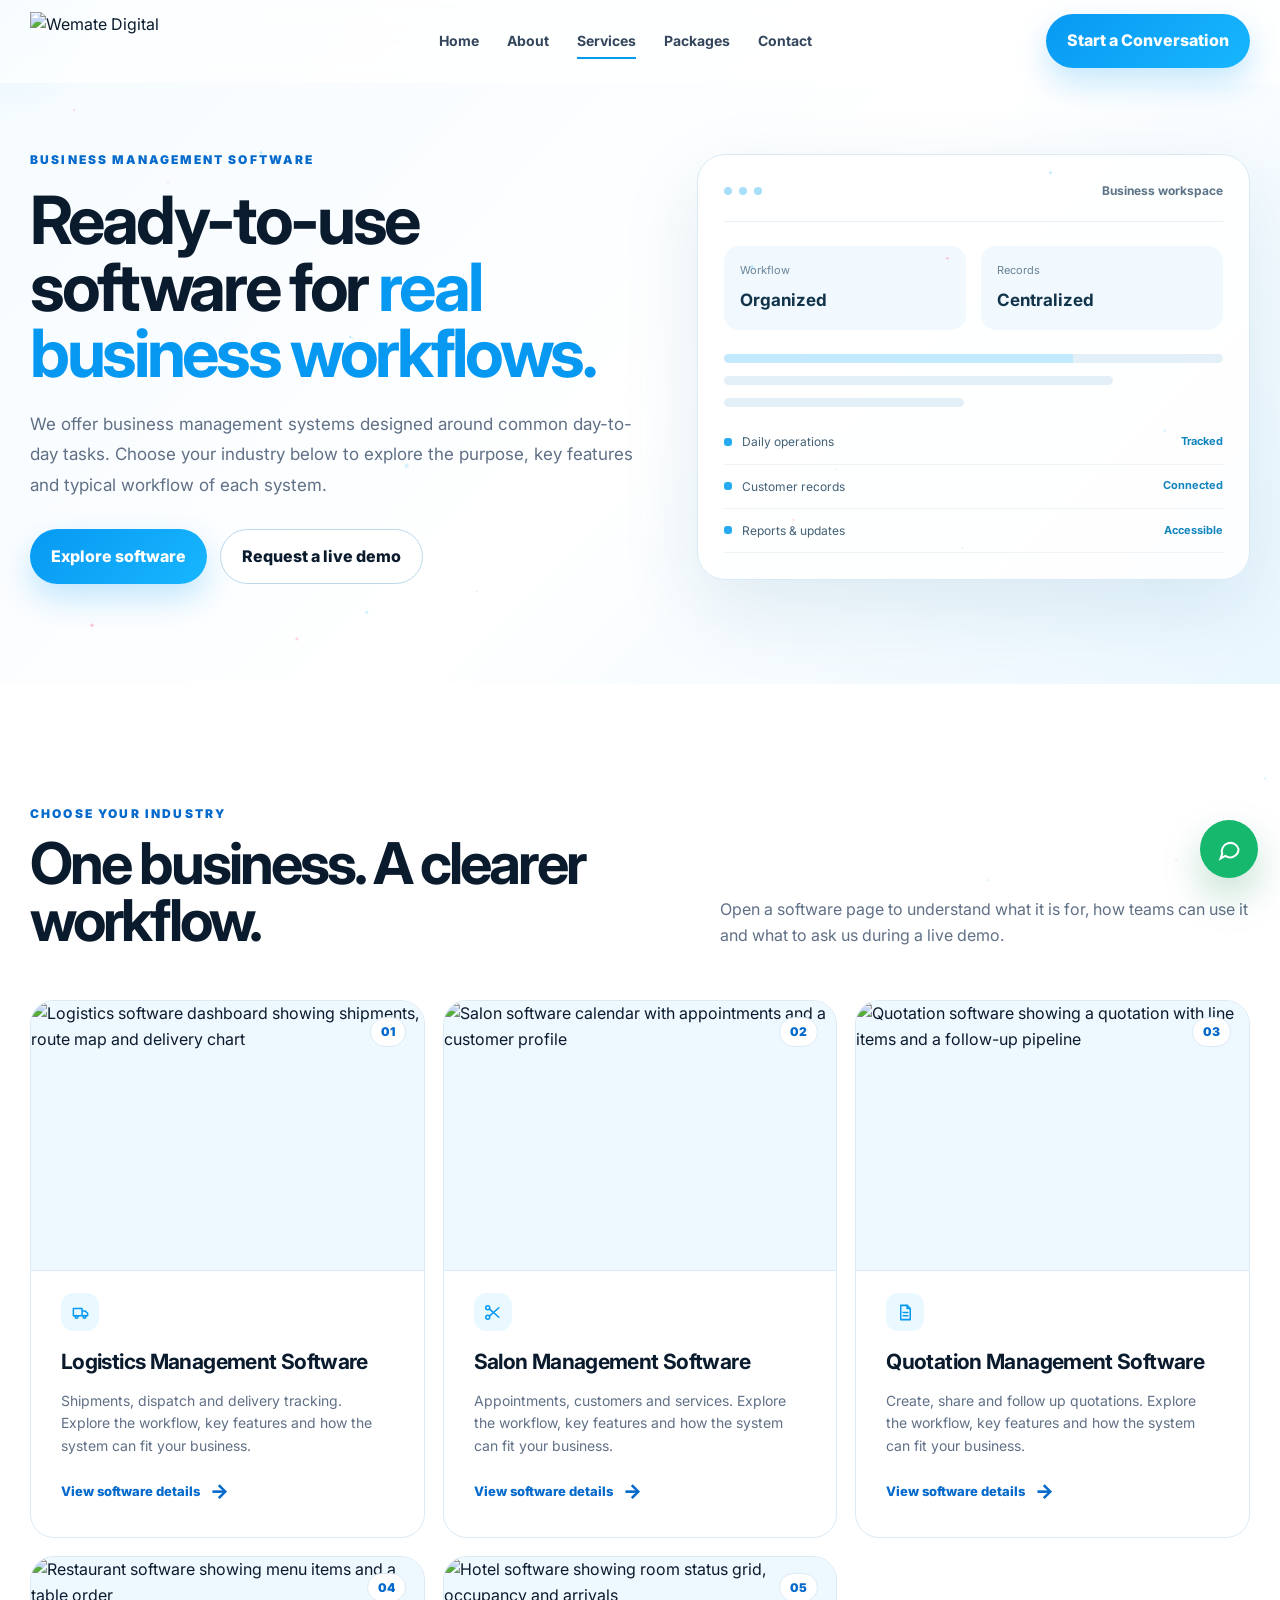
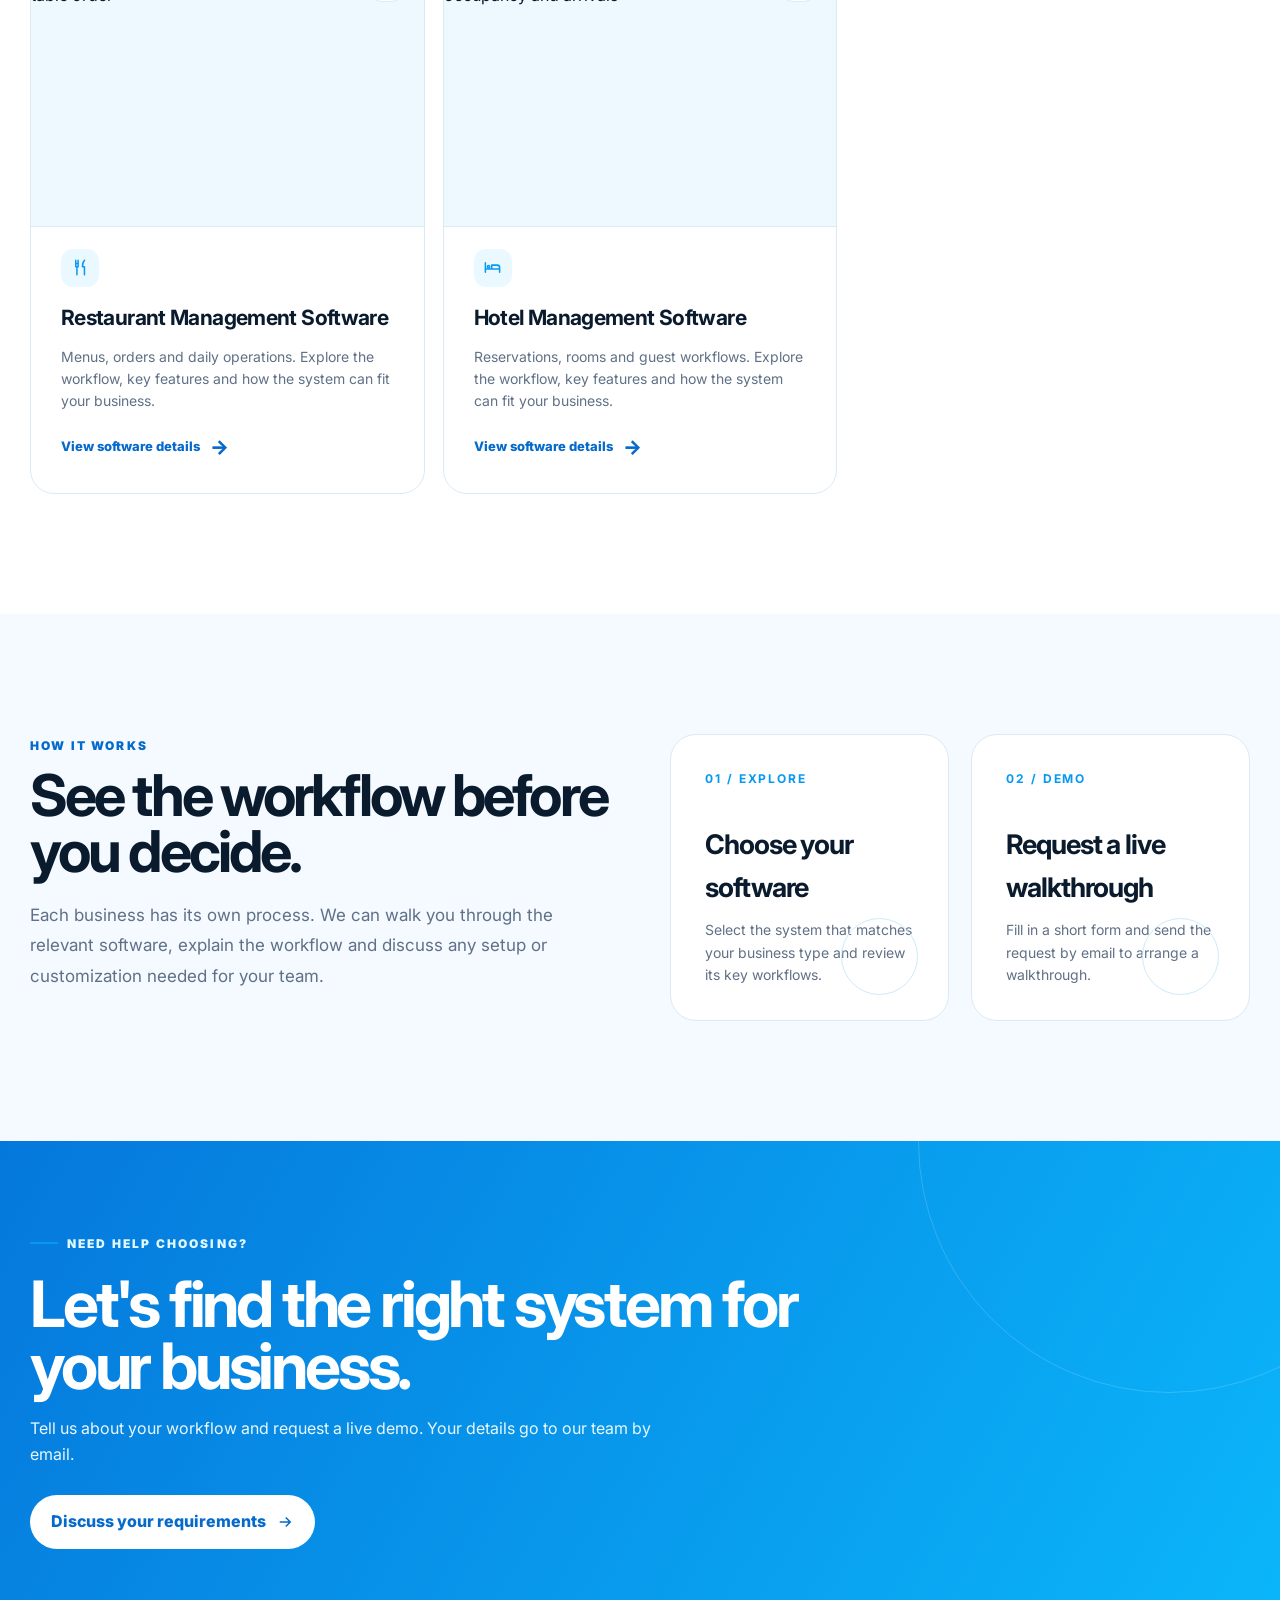
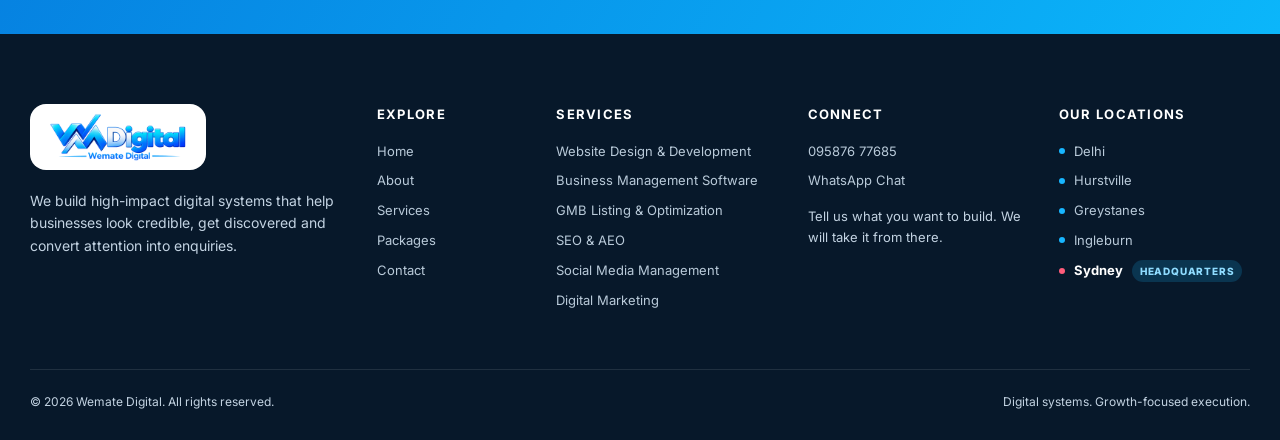
==== commit 80d6229c: "Update business-software.html" ====
--- a/business-software.html
+++ b/business-software.html
@@ -25,7 +25,7 @@
 
 <main>
 <section class="software-hero star-surface"><div class="container software-hero-grid"><div class="reveal"><div class="section-kicker">Business Management Software</div><h1>Ready-to-use software for <span>real business workflows.</span></h1><p class="software-lead">We offer business management systems designed around common day-to-day tasks. Choose your industry below to explore the purpose, key features and typical workflow of each system.</p><div class="actions"><a class="btn btn-primary" href="#software-options">Explore software</a><button type="button" class="btn btn-outline" data-demo="">Request a live demo</button></div></div><div class="software-hero-panel reveal"><div class="panel-top"><span></span><span></span><span></span><b>Business workspace</b></div><div class="panel-stat-row"><div><small>Workflow</small><strong>Organized</strong></div><div><small>Records</small><strong>Centralized</strong></div></div><div class="panel-line wide"></div><div class="panel-line"></div><div class="panel-line short"></div><div class="panel-list"><i></i><span>Daily operations</span><b>Tracked</b></div><div class="panel-list"><i></i><span>Customer records</span><b>Connected</b></div><div class="panel-list"><i></i><span>Reports &amp; updates</span><b>Accessible</b></div></div></div></section>
-<section class="section" id="software-options"><div class="container"><div class="section-head reveal"><div><div class="section-kicker">Choose your industry</div><h2>One business. A clearer workflow.</h2></div><p class="section-intro">Open a software page to understand what it is for, how teams can use it and what to ask us during a live demo.</p></div><div class="service-grid"><a class="service-card reveal software-product-card" href="logistics-software.html"><span class="num">01</span><div class="sw-thumb"><img src="assets/software/logistics.svg" alt="Logistics software dashboard showing shipments, route map and delivery chart" loading="lazy" width="640" height="440"></div><div class="sw-ico"><svg viewBox="0 0 24 24"><path d="M3 7h11v9H3zM14 10h4l3 3v3h-7z"/><circle cx="7" cy="17.5" r="1.8"/><circle cx="17" cy="17.5" r="1.8"/></svg></div><h3>Logistics Management Software</h3><p>Shipments, dispatch and delivery tracking. Explore the workflow, key features and how the system can fit your business.</p><span class="software-card-link">View software details <span aria-hidden="true">→</span></span></a><a class="service-card reveal software-product-card" href="salon-software.html"><span class="num">02</span><div class="sw-thumb"><img src="assets/software/salon.svg" alt="Salon software calendar with appointments and a customer profile" loading="lazy" width="640" height="440"></div><div class="sw-ico"><svg viewBox="0 0 24 24"><circle cx="6" cy="6" r="2.5"/><circle cx="6" cy="18" r="2.5"/><path d="M8 7.5 20 18M8 16.5 20 6"/></svg></div><h3>Salon Management Software</h3><p>Appointments, customers and services. Explore the workflow, key features and how the system can fit your business.</p><span class="software-card-link">View software details <span aria-hidden="true">→</span></span></a><a class="service-card reveal software-product-card" href="quotation-software.html"><span class="num">03</span><div class="sw-thumb"><img src="assets/software/quotation.svg" alt="Quotation software showing a quotation with line items and a follow-up pipeline" loading="lazy" width="640" height="440"></div><div class="sw-ico"><svg viewBox="0 0 24 24"><path d="M6 3h8l4 4v14H6z"/><path d="M14 3v4h4M9 12h6M9 16h6"/></svg></div><h3>Quotation Management Software</h3><p>Create, share and follow up quotations. Explore the workflow, key features and how the system can fit your business.</p><span class="software-card-link">View software details <span aria-hidden="true">→</span></span></a><a class="service-card reveal software-product-card" href="restaurant-software.html"><span class="num">04</span><div class="sw-thumb"><img src="assets/software/restaurant.svg" alt="Restaurant software showing menu items and a table order" loading="lazy" width="640" height="440"></div><div class="sw-ico"><svg viewBox="0 0 24 24"><path d="M6 3v8M9 3v8M6 7h3M7.5 11v10M17 3c-2 2-2.5 5-2.5 8h2.5v10"/></svg></div><h3>Restaurant Management Software</h3><p>Menus, orders and daily operations. Explore the workflow, key features and how the system can fit your business.</p><span class="software-card-link">View software details <span aria-hidden="true">→</span></span></a><a class="service-card reveal software-product-card" href="hotel-software.html"><span class="num">05</span><div class="sw-thumb"><img src="assets/software/hotel.svg" alt="Hotel software showing room status grid, occupancy and arrivals" loading="lazy" width="640" height="440"></div><div class="sw-ico"><svg viewBox="0 0 24 24"><path d="M3 18V6M3 14h18v4M21 14v-2a3 3 0 0 0-3-3h-7v5"/><circle cx="7" cy="11" r="1.5"/></svg></div><h3>Hotel Management Software</h3><p>Reservations, rooms and guest workflows. Explore the workflow, key features and how the system can fit your business.</p><span class="software-card-link">View software details <span aria-hidden="true">→</span></span></a></div></div></section>
+<section class="section" id="software-options"><div class="container"><div class="section-head reveal"><div><div class="section-kicker">Choose your industry</div><h2>One business. A clearer workflow.</h2></div><p class="section-intro">Open a software page to understand what it is for, how teams can use it and what to ask us during a live demo.</p></div><div class="service-grid"><a class="service-card reveal software-product-card" href="logistics-software.html"><span class="num">01</span><div class="sw-thumb"><img src="software/logistics.svg" alt="Logistics software dashboard showing shipments, route map and delivery chart" loading="lazy" width="640" height="440"></div><div class="sw-ico"><svg viewBox="0 0 24 24"><path d="M3 7h11v9H3zM14 10h4l3 3v3h-7z"/><circle cx="7" cy="17.5" r="1.8"/><circle cx="17" cy="17.5" r="1.8"/></svg></div><h3>Logistics Management Software</h3><p>Shipments, dispatch and delivery tracking. Explore the workflow, key features and how the system can fit your business.</p><span class="software-card-link">View software details <span aria-hidden="true">→</span></span></a><a class="service-card reveal software-product-card" href="salon-software.html"><span class="num">02</span><div class="sw-thumb"><img src="assets/software/salon.svg" alt="Salon software calendar with appointments and a customer profile" loading="lazy" width="640" height="440"></div><div class="sw-ico"><svg viewBox="0 0 24 24"><circle cx="6" cy="6" r="2.5"/><circle cx="6" cy="18" r="2.5"/><path d="M8 7.5 20 18M8 16.5 20 6"/></svg></div><h3>Salon Management Software</h3><p>Appointments, customers and services. Explore the workflow, key features and how the system can fit your business.</p><span class="software-card-link">View software details <span aria-hidden="true">→</span></span></a><a class="service-card reveal software-product-card" href="quotation-software.html"><span class="num">03</span><div class="sw-thumb"><img src="assets/software/quotation.svg" alt="Quotation software showing a quotation with line items and a follow-up pipeline" loading="lazy" width="640" height="440"></div><div class="sw-ico"><svg viewBox="0 0 24 24"><path d="M6 3h8l4 4v14H6z"/><path d="M14 3v4h4M9 12h6M9 16h6"/></svg></div><h3>Quotation Management Software</h3><p>Create, share and follow up quotations. Explore the workflow, key features and how the system can fit your business.</p><span class="software-card-link">View software details <span aria-hidden="true">→</span></span></a><a class="service-card reveal software-product-card" href="restaurant-software.html"><span class="num">04</span><div class="sw-thumb"><img src="assets/software/restaurant.svg" alt="Restaurant software showing menu items and a table order" loading="lazy" width="640" height="440"></div><div class="sw-ico"><svg viewBox="0 0 24 24"><path d="M6 3v8M9 3v8M6 7h3M7.5 11v10M17 3c-2 2-2.5 5-2.5 8h2.5v10"/></svg></div><h3>Restaurant Management Software</h3><p>Menus, orders and daily operations. Explore the workflow, key features and how the system can fit your business.</p><span class="software-card-link">View software details <span aria-hidden="true">→</span></span></a><a class="service-card reveal software-product-card" href="hotel-software.html"><span class="num">05</span><div class="sw-thumb"><img src="assets/software/hotel.svg" alt="Hotel software showing room status grid, occupancy and arrivals" loading="lazy" width="640" height="440"></div><div class="sw-ico"><svg viewBox="0 0 24 24"><path d="M3 18V6M3 14h18v4M21 14v-2a3 3 0 0 0-3-3h-7v5"/><circle cx="7" cy="11" r="1.5"/></svg></div><h3>Hotel Management Software</h3><p>Reservations, rooms and guest workflows. Explore the workflow, key features and how the system can fit your business.</p><span class="software-card-link">View software details <span aria-hidden="true">→</span></span></a></div></div></section>
 <section class="section section-soft"><div class="container split"><div class="reveal"><div class="section-kicker">How it works</div><h2>See the workflow before you decide.</h2><p class="software-lead">Each business has its own process. We can walk you through the relevant software, explain the workflow and discuss any setup or customization needed for your team.</p></div><div class="process"><article class="process-card reveal"><strong>01 / EXPLORE</strong><h3>Choose your software</h3><p>Select the system that matches your business type and review its key workflows.</p></article><article class="process-card reveal"><strong>02 / DEMO</strong><h3>Request a live walkthrough</h3><p>Fill in a short form and send the request by email to arrange a walkthrough.</p></article></div></div></section>
 <section class="cta-band"><div class="container"><div class="eyebrow" style="color:#dff7ff">Need help choosing?</div><h2>Let's find the right system for your business.</h2><p>Tell us about your workflow and request a live demo. Your details go to our team by email.</p><button type="button" class="btn btn-white" data-demo="Not sure - need help choosing">Discuss your requirements <svg viewBox="0 0 24 24"><path d="M5 12h13M13 6l6 6-6 6"/></svg></button></div></section>
 </main>
@@ -34,7 +34,7 @@
   <div class="container">
     <div class="footer-grid">
       <div>
-        <a class="brand" href="index.html"><img src="assets/wemate-logo.png" alt="Wemate Digital" width="144" height="48"></a>
+        <a class="brand" href="index.html"><img src="wemate-logo.png" alt="Wemate Digital" width="144" height="48"></a>
         <p style="margin-top:20px;max-width:340px;font-size:14px">We build high-impact digital systems that help businesses look credible, get discovered and convert attention into enquiries.</p>
       </div>
       <div>
